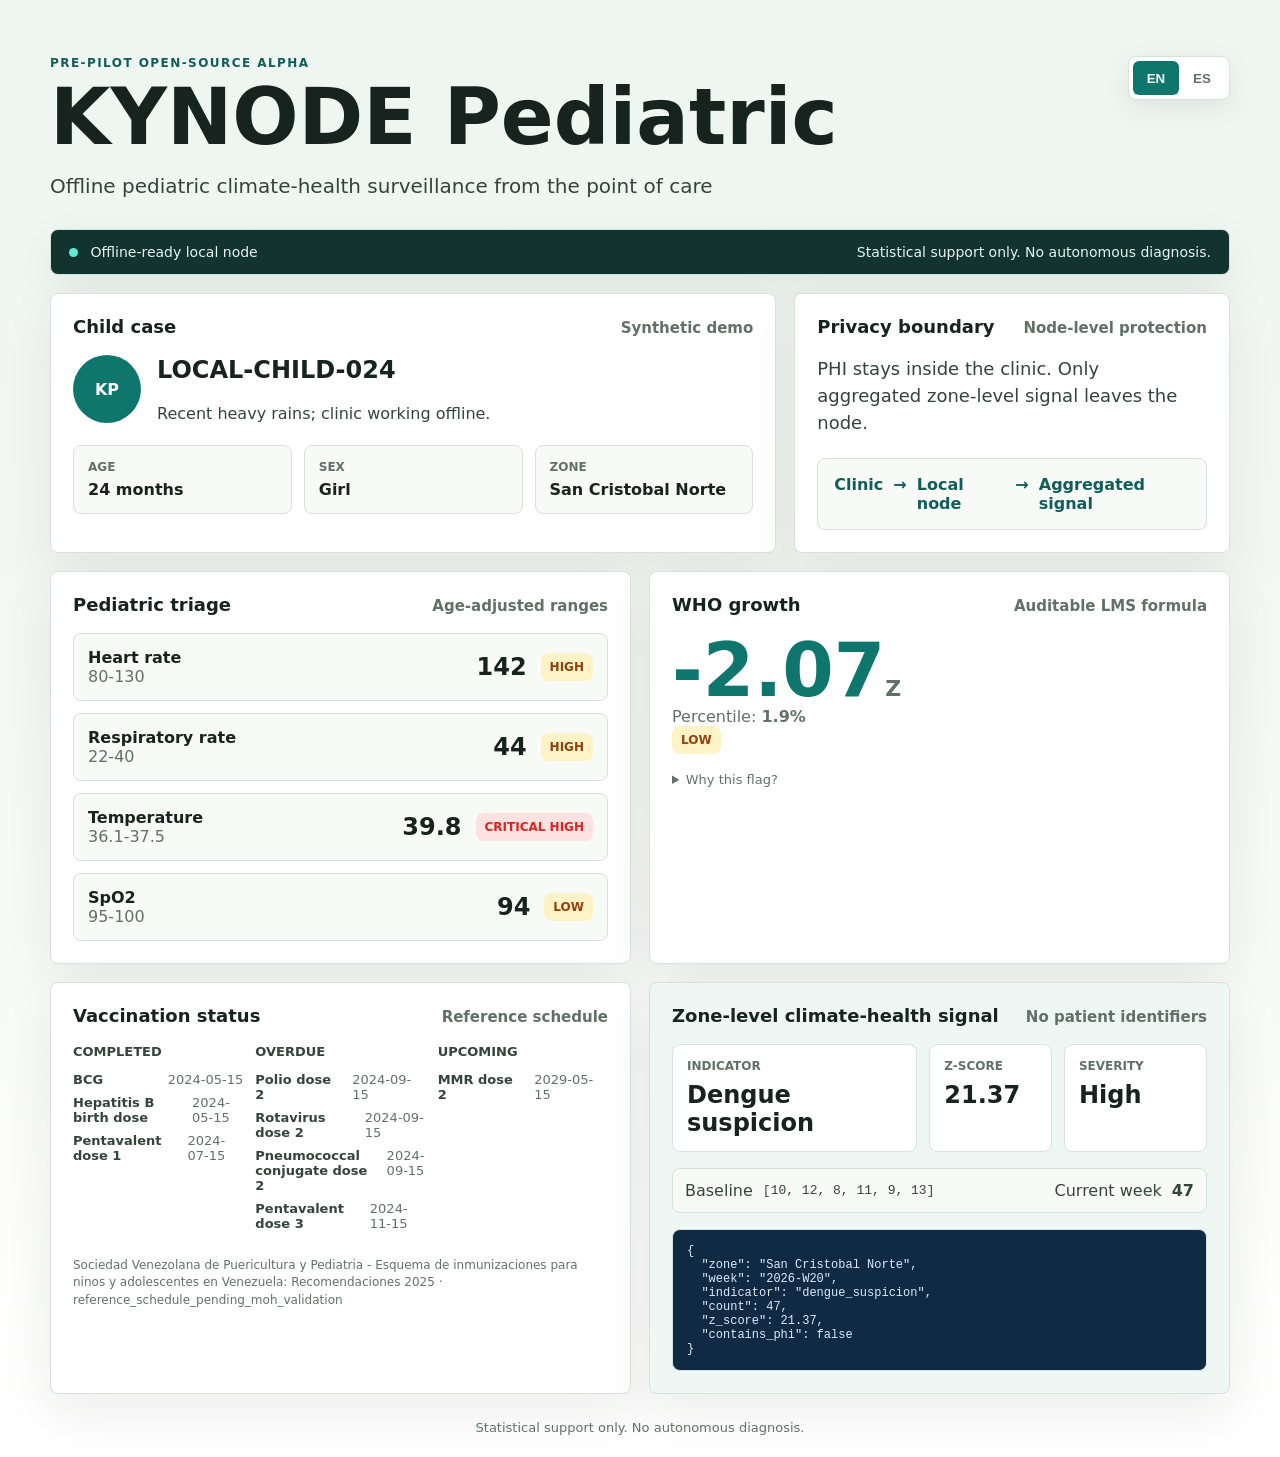
==== demo/index.html @ 7c05e7ec "feat(demo): add bilingual generated-data demo" ====
<!doctype html>
<!-- Copyright 2026 KYNODE. Licensed under the Apache License, Version 2.0. -->
<html lang="en">
  <head>
    <meta charset="utf-8" />
    <meta name="viewport" content="width=device-width, initial-scale=1" />
    <title>KYNODE Pediatric Demo</title>
    <link rel="stylesheet" href="static/kynode-pediatric.css" />
  </head>
  <body>
    <main class="shell">
      <header class="hero">
        <div>
          <p class="eyebrow" data-i18n="eyebrow">Pre-pilot open-source alpha</p>
          <h1>KYNODE Pediatric</h1>
          <p class="subtitle" data-i18n="subtitle">Offline pediatric climate-health surveillance from the point of care</p>
        </div>
        <div class="hero-actions" aria-label="Language">
          <button class="lang active" data-lang="en">EN</button>
          <button class="lang" data-lang="es">ES</button>
        </div>
      </header>

      <section class="signal-strip">
        <div>
          <span class="status-dot"></span>
          <span data-i18n="offline">Offline-ready local node</span>
        </div>
        <div data-i18n="notDiagnosis">Statistical support only. No autonomous diagnosis.</div>
      </section>

      <section class="grid top-grid">
        <article class="panel child-panel">
          <div class="panel-title">
            <span data-i18n="childCase">Child case</span>
            <small>Synthetic demo</small>
          </div>
          <div class="child-summary">
            <div class="avatar">KP</div>
            <div>
              <h2 id="child-id">LOCAL-CHILD-024</h2>
              <p id="child-context"></p>
            </div>
          </div>
          <dl class="facts">
            <div><dt data-i18n="age">Age</dt><dd id="child-age"></dd></div>
            <div><dt data-i18n="sex">Sex</dt><dd id="child-sex"></dd></div>
            <div><dt data-i18n="zone">Zone</dt><dd id="child-zone"></dd></div>
          </dl>
        </article>

        <article class="panel">
          <div class="panel-title">
            <span data-i18n="privacyBoundary">Privacy boundary</span>
            <small data-i18n="privacySmall">Node-level protection</small>
          </div>
          <p class="privacy-copy" id="privacy-copy"></p>
          <div class="flow">
            <span data-i18n="clinic">Clinic</span>
            <span>→</span>
            <span data-i18n="node">Local node</span>
            <span>→</span>
            <span data-i18n="signal">Aggregated signal</span>
          </div>
        </article>
      </section>

      <section class="grid">
        <article class="panel">
          <div class="panel-title"><span data-i18n="triage">Pediatric triage</span><small data-i18n="ageAdjusted">Age-adjusted ranges</small></div>
          <div id="triage-list" class="metric-list"></div>
        </article>

        <article class="panel">
          <div class="panel-title"><span data-i18n="growth">WHO growth</span><small data-i18n="auditable">Auditable LMS formula</small></div>
          <div class="big-number"><span id="growth-z"></span><small>Z</small></div>
          <div class="submetric"><span data-i18n="percentile">Percentile</span>: <strong id="growth-percentile"></strong></div>
          <div class="chip" id="growth-interpretation"></div>
          <details>
            <summary data-i18n="whyFlag">Why this flag?</summary>
            <p id="growth-formula"></p>
          </details>
        </article>

        <article class="panel">
          <div class="panel-title"><span data-i18n="vaccines">Vaccination status</span><small data-i18n="referenceSchedule">Reference schedule</small></div>
          <div class="vaccine-columns">
            <div><h3 data-i18n="completed">Completed</h3><ul id="vaccines-completed"></ul></div>
            <div><h3 data-i18n="overdue">Overdue</h3><ul id="vaccines-overdue"></ul></div>
            <div><h3 data-i18n="upcoming">Upcoming</h3><ul id="vaccines-upcoming"></ul></div>
          </div>
          <p class="source" id="vaccine-source"></p>
        </article>

        <article class="panel signal-panel">
          <div class="panel-title"><span data-i18n="zoneSignal">Zone-level climate-health signal</span><small data-i18n="noIdentifiers">No patient identifiers</small></div>
          <div class="signal-score">
            <div><span data-i18n="indicator">Indicator</span><strong data-i18n="dengue">Dengue suspicion</strong></div>
            <div><span>Z-score</span><strong id="signal-z"></strong></div>
            <div><span data-i18n="severity">Severity</span><strong id="signal-severity"></strong></div>
          </div>
          <div class="baseline">
            <span data-i18n="baseline">Baseline</span>
            <code id="signal-history"></code>
            <span data-i18n="currentWeek">Current week</span>
            <strong id="signal-current"></strong>
          </div>
          <pre id="export-record"></pre>
        </article>
      </section>

      <footer>
        <span data-i18n="footer">Statistical support only. No autonomous diagnosis.</span>
      </footer>
    </main>

    <script src="static/i18n.js"></script>
    <script src="static/demo.js"></script>
  </body>
</html>
---- demo/static/kynode-pediatric.css ----
/*
 * Copyright 2026 KYNODE
 * Licensed under the Apache License, Version 2.0.
 */

:root {
  color-scheme: light;
  --bg: #f4f7f2;
  --panel: #ffffff;
  --panel-strong: #eef7f4;
  --line: #d8e1dc;
  --text: #17231f;
  --muted: #61716a;
  --soft: #33443d;
  --teal: #0f766e;
  --teal-dark: #115e59;
  --blue: #2563eb;
  --amber: #f59e0b;
  --red: #dc2626;
  --green: #15803d;
}

* {
  box-sizing: border-box;
}

body {
  margin: 0;
  min-height: 100vh;
  background:
    linear-gradient(180deg, #eef6f2 0%, var(--bg) 46%, #ffffff 100%);
  color: var(--text);
  font-family: Inter, ui-sans-serif, system-ui, -apple-system, BlinkMacSystemFont, "Segoe UI", sans-serif;
}

.shell {
  width: min(1180px, calc(100% - 40px));
  margin: 0 auto;
  padding: 32px 0 22px;
}

.hero {
  display: flex;
  align-items: flex-start;
  justify-content: space-between;
  gap: 24px;
  padding: 24px 0 20px;
}

.eyebrow {
  margin: 0 0 10px;
  color: var(--teal-dark);
  font-size: 12px;
  font-weight: 800;
  letter-spacing: 0.12em;
  text-transform: uppercase;
}

h1 {
  margin: 0;
  font-size: clamp(40px, 7vw, 78px);
  line-height: 0.95;
  letter-spacing: 0;
}

.subtitle {
  max-width: 720px;
  margin: 18px 0 0;
  color: var(--soft);
  font-size: 20px;
  line-height: 1.45;
}

.hero-actions {
  display: inline-flex;
  padding: 4px;
  background: #ffffff;
  border: 1px solid var(--line);
  border-radius: 8px;
  box-shadow: 0 8px 24px rgba(23, 35, 31, 0.08);
}

.lang {
  min-width: 46px;
  height: 34px;
  color: var(--muted);
  background: transparent;
  border: 0;
  border-radius: 6px;
  font-weight: 800;
  cursor: pointer;
}

.lang.active {
  color: #ffffff;
  background: var(--teal);
}

.signal-strip,
.panel {
  border: 1px solid var(--line);
  box-shadow: 0 18px 50px rgba(23, 35, 31, 0.08);
}

.signal-strip {
  display: flex;
  justify-content: space-between;
  gap: 16px;
  margin: 8px 0 18px;
  padding: 14px 18px;
  background: #12332f;
  border-radius: 8px;
  color: #e7f5ef;
  font-size: 14px;
}

.status-dot {
  display: inline-block;
  width: 9px;
  height: 9px;
  margin-right: 8px;
  border-radius: 50%;
  background: #5eead4;
}

.grid {
  display: grid;
  grid-template-columns: repeat(2, minmax(0, 1fr));
  gap: 18px;
  margin-bottom: 18px;
}

.top-grid {
  grid-template-columns: 1.25fr 0.75fr;
}

.panel {
  min-height: 250px;
  padding: 22px;
  background: var(--panel);
  border-radius: 8px;
}

.panel-title {
  display: flex;
  justify-content: space-between;
  align-items: baseline;
  gap: 14px;
  margin-bottom: 18px;
  color: var(--text);
  font-weight: 800;
  font-size: 18px;
}

.panel-title small,
.source,
.submetric,
details,
.facts dt,
.metric-row span {
  color: var(--muted);
}

.child-summary {
  display: flex;
  gap: 16px;
  align-items: center;
}

.avatar {
  display: grid;
  place-items: center;
  width: 68px;
  height: 68px;
  border-radius: 50%;
  background: var(--teal);
  color: #ffffff;
  font-weight: 900;
}

h2,
h3,
p {
  margin-top: 0;
}

.child-summary p {
  color: var(--soft);
  margin-bottom: 0;
}

.facts {
  display: grid;
  grid-template-columns: repeat(3, 1fr);
  gap: 12px;
  margin: 22px 0 0;
}

.facts div,
.flow,
.baseline,
.metric-row {
  background: #f8faf8;
  border: 1px solid var(--line);
  border-radius: 8px;
}

.facts div {
  padding: 14px;
}

.facts dt {
  font-size: 12px;
  font-weight: 800;
  text-transform: uppercase;
}

.facts dd {
  margin: 6px 0 0;
  font-weight: 800;
}

.privacy-copy {
  color: var(--soft);
  font-size: 18px;
  line-height: 1.5;
}

.flow {
  display: flex;
  justify-content: space-between;
  gap: 10px;
  margin-top: 22px;
  padding: 16px;
  color: var(--teal-dark);
  font-weight: 800;
}

.metric-list {
  display: grid;
  gap: 12px;
}

.metric-row {
  display: grid;
  grid-template-columns: 1fr auto auto;
  align-items: center;
  gap: 14px;
  padding: 14px;
}

.metric-row strong {
  display: block;
}

.metric-value {
  font-size: 24px;
  font-weight: 900;
}

.chip {
  display: inline-flex;
  align-items: center;
  width: fit-content;
  min-height: 28px;
  padding: 5px 9px;
  border-radius: 8px;
  font-size: 12px;
  font-weight: 900;
  text-transform: uppercase;
}

.chip.ok {
  background: #dcfce7;
  color: var(--green);
}

.chip.warning {
  background: #fef3c7;
  color: #92400e;
}

.chip.danger {
  background: #fee2e2;
  color: var(--red);
}

.big-number {
  font-size: 74px;
  line-height: 1;
  font-weight: 900;
  color: var(--teal);
}

.big-number small {
  font-size: 22px;
  color: var(--muted);
}

details {
  margin-top: 16px;
  font-size: 13px;
  line-height: 1.5;
}

.vaccine-columns {
  display: grid;
  grid-template-columns: repeat(3, 1fr);
  gap: 12px;
}

.vaccine-columns h3 {
  color: var(--soft);
  font-size: 13px;
  text-transform: uppercase;
}

ul {
  margin: 0;
  padding: 0;
  list-style: none;
}

li {
  display: flex;
  justify-content: space-between;
  gap: 10px;
  margin-bottom: 8px;
  color: var(--soft);
  font-size: 13px;
}

li span {
  color: var(--muted);
}

.source {
  margin: 18px 0 0;
  font-size: 12px;
  line-height: 1.45;
}

.signal-panel {
  background: var(--panel-strong);
}

.signal-score {
  display: grid;
  grid-template-columns: 1.2fr 0.6fr 0.7fr;
  gap: 12px;
}

.signal-score div {
  padding: 14px;
  border: 1px solid var(--line);
  border-radius: 8px;
  background: #ffffff;
}

.signal-score span {
  display: block;
  color: var(--muted);
  font-size: 12px;
  font-weight: 800;
  text-transform: uppercase;
}

.signal-score strong {
  display: block;
  margin-top: 8px;
  font-size: 24px;
}

.baseline {
  display: grid;
  grid-template-columns: auto 1fr auto auto;
  align-items: center;
  gap: 10px;
  margin: 16px 0;
  padding: 12px;
  color: var(--soft);
}

pre {
  overflow: auto;
  margin: 0;
  padding: 14px;
  color: #dbeafe;
  background: #102a43;
  border: 1px solid var(--line);
  border-radius: 8px;
  font-size: 12px;
}

footer {
  color: var(--muted);
  text-align: center;
  font-size: 13px;
  padding: 8px 0 0;
}

.load-error {
  position: fixed;
  left: 50%;
  bottom: 24px;
  transform: translateX(-50%);
  padding: 12px 16px;
  border-radius: 8px;
  background: var(--red);
}

@media (max-width: 860px) {
  .hero,
  .signal-strip {
    flex-direction: column;
  }

  .grid,
  .top-grid,
  .vaccine-columns,
  .signal-score,
  .facts {
    grid-template-columns: 1fr;
  }

  .metric-row,
  .baseline {
    grid-template-columns: 1fr;
  }
}
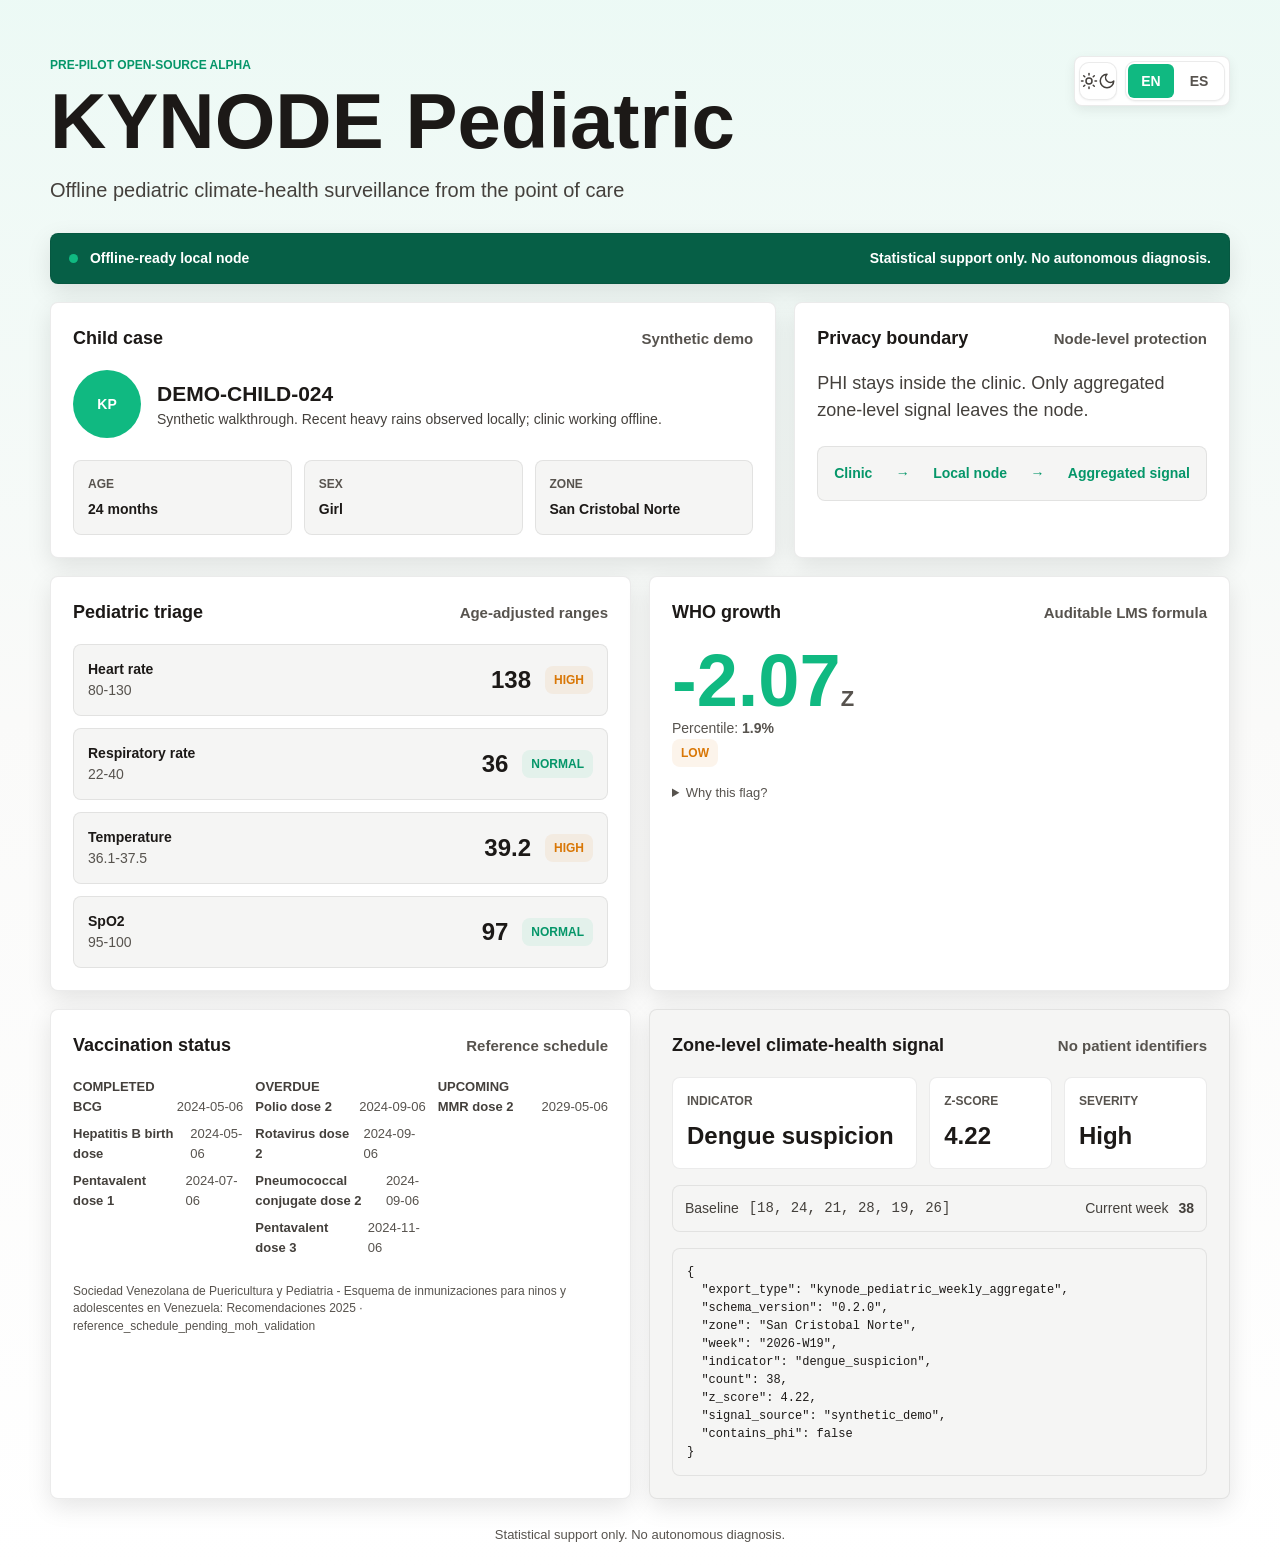
==== commit d3b9537a: "chore(demo): sync static demo to v0.2 design system and values The static GitHub Pages demo was stil" ====
--- a/demo/index.html
+++ b/demo/index.html
@@ -1,11 +1,24 @@
 <!doctype html>
 <!-- Copyright 2026 KYNODE. Licensed under the Apache License, Version 2.0. -->
-<html lang="en">
+<html lang="en" data-theme="light">
   <head>
     <meta charset="utf-8" />
-    <meta name="viewport" content="width=device-width, initial-scale=1" />
-    <title>KYNODE Pediatric Demo</title>
-    <link rel="stylesheet" href="static/kynode-pediatric.css" />
+    <meta name="viewport" content="width=device-width, initial-scale=1, viewport-fit=cover" />
+    <meta name="theme-color" content="#10b981" media="(prefers-color-scheme: light)" />
+    <meta name="theme-color" content="#0a0a0a" media="(prefers-color-scheme: dark)" />
+    <meta name="description" content="KYNODE Pediatric — offline pediatric climate-health surveillance from the point of care." />
+    <meta name="apple-mobile-web-app-capable" content="yes" />
+    <meta name="apple-mobile-web-app-status-bar-style" content="black-translucent" />
+    <meta name="apple-mobile-web-app-title" content="KYNODE Pediatric" />
+    <title>KYNODE Pediatric · Demo</title>
+    <link rel="icon" href="favicon.svg" type="image/svg+xml" />
+    <link rel="apple-touch-icon" href="favicon.svg" />
+    <!-- Preload the variable font so it doesn't sit behind the CSS chain
+         and delay LCP. Same trick as the local-node app. -->
+    <link rel="preload" as="font" type="font/woff2" crossorigin="anonymous" href="static/fonts/InterVariable.woff2?v=0.2.0" />
+    <script src="static/theme-bootstrap.js?v=0.2.0"></script>
+    <link rel="stylesheet" href="static/tokens.css?v=0.2.0" />
+    <link rel="stylesheet" href="static/kynode-pediatric.css?v=0.2.0" />
   </head>
   <body>
     <main class="shell">
@@ -15,9 +28,15 @@
           <h1>KYNODE Pediatric</h1>
           <p class="subtitle" data-i18n="subtitle">Offline pediatric climate-health surveillance from the point of care</p>
         </div>
-        <div class="hero-actions" aria-label="Language">
-          <button class="lang active" data-lang="en">EN</button>
-          <button class="lang" data-lang="es">ES</button>
+        <div class="hero-actions">
+          <button id="theme-toggle" class="theme-toggle" type="button" aria-label="Toggle theme" title="Toggle theme">
+            <span class="icon-sun" data-icon="sun" data-size="18"></span>
+            <span class="icon-moon" data-icon="moon" data-size="18"></span>
+          </button>
+          <div class="lang-group" role="group" aria-label="Language">
+            <button class="lang active" type="button" data-lang="en" aria-pressed="true">EN</button>
+            <button class="lang" type="button" data-lang="es" aria-pressed="false">ES</button>
+          </div>
         </div>
       </header>
 
@@ -33,7 +52,7 @@
         <article class="panel child-panel">
           <div class="panel-title">
             <span data-i18n="childCase">Child case</span>
-            <small>Synthetic demo</small>
+            <small data-i18n="syntheticDemo">Synthetic demo</small>
           </div>
           <div class="child-summary">
             <div class="avatar">KP</div>
@@ -57,9 +76,9 @@
           <p class="privacy-copy" id="privacy-copy"></p>
           <div class="flow">
             <span data-i18n="clinic">Clinic</span>
-            <span>→</span>
+            <span>&rarr;</span>
             <span data-i18n="node">Local node</span>
-            <span>→</span>
+            <span>&rarr;</span>
             <span data-i18n="signal">Aggregated signal</span>
           </div>
         </article>
@@ -114,7 +133,11 @@
       </footer>
     </main>
 
-    <script src="static/i18n.js"></script>
-    <script src="static/demo.js"></script>
+    <!-- defer so script parsing/execution doesn't block render. demo.js
+         already wires up after the icons + i18n modules expose their
+         globals; the relative load order is preserved by `defer`. -->
+    <script src="static/icons.js?v=0.2.0" defer></script>
+    <script src="static/i18n.js?v=0.2.0" defer></script>
+    <script src="static/demo.js?v=0.2.0" defer></script>
   </body>
 </html>
--- a/demo/static/tokens.css
+++ b/demo/static/tokens.css
@@ -0,0 +1,356 @@
+/*
+ * Copyright 2026 KYNODE
+ * Licensed under the Apache License, Version 2.0.
+ *
+ * KYNODE Pediatric Local Node — Design Tokens
+ * Mirrors the main KYNODE platform design system.
+ * Multi-theme: Light (default), Dark Professional.
+ */
+
+/* ── Inter Variable, self-hosted for offline-first ──
+   `font-display: optional` keeps Largest Contentful Paint fast even on
+   first cold load: the browser uses the fallback if Inter doesn't arrive
+   in ~100 ms, and quietly swaps it in for subsequent navigations. The
+   font is small (~110 KB Latin subset, served gzipped at ~85 KB) and
+   preloaded, so on real connections the swap completes inside the
+   100 ms budget and Inter actually shows. The trade-off vs `swap`: a
+   very-slow first visit will see system fonts instead of Inter; every
+   visit after that will see Inter from the disk cache. We accept that
+   trade-off because (a) once cached the experience is identical, and
+   (b) the alternative `swap` causes a layout-affecting font swap that
+   triggers a second LCP event ~1 second in. */
+@font-face {
+  font-family: "Inter";
+  font-style: normal;
+  font-weight: 100 900;
+  font-display: optional;
+  src: url("/static/fonts/InterVariable.woff2") format("woff2");
+  unicode-range: U+0000-00FF, U+0131, U+0152-0153, U+02BB-02BC, U+02C6, U+02DA,
+    U+02DC, U+0300-0301, U+0303-0304, U+0309, U+0323, U+0329, U+2000-206F,
+    U+20AC, U+2122, U+2191, U+2193, U+2212, U+2215, U+FEFF, U+FFFD;
+}
+
+/* ═══════════════════════════════════════════════════════════
+   THEME: Light (default)
+   Stone neutrals, KYNODE emerald primary, WCAG AAA on white.
+   ═══════════════════════════════════════════════════════════ */
+:root,
+[data-theme="light"] {
+  color-scheme: light;
+
+  /* iOS / Android safe-area insets (notch, Dynamic Island, home indicator).
+     Native shells may inject explicit pixel values via these custom props;
+     the fallback is the CSS env() which the browser resolves to 0px on
+     non-notched devices. */
+  --safe-area-top: var(--native-safe-area-top, env(safe-area-inset-top, 0px));
+  --safe-area-right: var(--native-safe-area-right, env(safe-area-inset-right, 0px));
+  --safe-area-bottom: var(--native-safe-area-bottom, env(safe-area-inset-bottom, 0px));
+  --safe-area-left: var(--native-safe-area-left, env(safe-area-inset-left, 0px));
+
+  /* Backgrounds */
+  --bg-primary: #fafaf9;
+  --bg-secondary: #f5f5f4;
+  --bg-card: #ffffff;
+  --bg-card-hover: #f5f5f4;
+  --bg-glass: rgba(255, 255, 255, 0.88);
+  --bg-input: #ffffff;
+  --bg-muted: #fafaf9;
+
+  /* Surfaces with internal contrast (modals, overlays, glass cards) */
+  --card-glass-border: rgba(0, 0, 0, 0.06);
+  --spinner-overlay-bg: rgba(250, 250, 249, 0.88);
+  --scrim-bg: rgba(15, 23, 33, 0.45);
+
+  /* Filter applied to native date inputs in dark mode (no-op in light) */
+  --date-picker-filter: none;
+
+  /* Gradient applied to large stat numbers / hero figures */
+  --stat-number-gradient: var(--primary-gradient);
+
+  /* Text */
+  --text-primary: #1c1917;
+  --text-secondary: #44403c;
+  --text-muted: #57534e;
+  --text-on-accent: #ffffff;
+  --text-inverted: #fafaf9;
+
+  /* KYNODE primary (emerald) */
+  --primary: #10b981;
+  --primary-dark: #059669;
+  /* Darker emerald for surfaces that carry white text and need to clear
+     WCAG AA contrast at normal weight (4.5:1). emerald-800 vs #fff = 6.05:1. */
+  --primary-darker: #065f46;
+  --primary-bg: rgba(16, 185, 129, 0.08);
+  --primary-border: rgba(16, 185, 129, 0.2);
+  --primary-gradient: linear-gradient(135deg, #10b981, #14b8a6);
+  --primary-shadow: rgba(16, 185, 129, 0.25);
+
+  /* Accent unified with primary */
+  --accent: var(--primary);
+  --accent-glow: var(--primary-bg);
+  --accent-dark: var(--primary-dark);
+  --accent-light: #34d399;
+
+  /* Semantic */
+  --red: #dc2626;
+  --red-bg: rgba(220, 38, 38, 0.08);
+  --red-border: rgba(220, 38, 38, 0.2);
+
+  --yellow: #d97706;
+  --yellow-bg: rgba(217, 119, 6, 0.08);
+  --yellow-border: rgba(217, 119, 6, 0.2);
+
+  --green: var(--primary-dark);
+  --green-bg: var(--primary-bg);
+  --green-border: var(--primary-border);
+
+  --teal: #0d9488;
+  --teal-bg: rgba(13, 148, 136, 0.08);
+
+  --blue: #0d9488;
+  --blue-bg: rgba(13, 148, 136, 0.08);
+
+  /* Borders */
+  --border: rgba(0, 0, 0, 0.08);
+  --border-light: rgba(0, 0, 0, 0.06);
+  --border-strong: rgba(0, 0, 0, 0.12);
+
+  /* Shadows — soft for light backgrounds */
+  --shadow-sm: 0 1px 2px rgba(0, 0, 0, 0.05);
+  --shadow-md: 0 4px 12px rgba(0, 0, 0, 0.07);
+  --shadow-lg: 0 8px 24px rgba(0, 0, 0, 0.10);
+  --shadow-glow: none;
+
+  /* Surface highlights */
+  --highlight-row: rgba(16, 185, 129, 0.04);
+  --selection-bg: rgba(16, 185, 129, 0.15);
+}
+
+/* ═══════════════════════════════════════════════════════════
+   THEME: Dark Professional (OLED-friendly)
+   ═══════════════════════════════════════════════════════════ */
+[data-theme="dark"] {
+  color-scheme: dark;
+
+  /* Safe-area insets re-declared so they cascade in the dark theme block.
+     Same env() resolution; native shells may override per-platform. */
+  --safe-area-top: var(--native-safe-area-top, env(safe-area-inset-top, 0px));
+  --safe-area-right: var(--native-safe-area-right, env(safe-area-inset-right, 0px));
+  --safe-area-bottom: var(--native-safe-area-bottom, env(safe-area-inset-bottom, 0px));
+  --safe-area-left: var(--native-safe-area-left, env(safe-area-inset-left, 0px));
+
+  --bg-primary: #000000;
+  --bg-secondary: #0a0a0a;
+  --bg-card: #0a0a0a;
+  --bg-card-hover: #171717;
+  --bg-glass: rgba(10, 10, 10, 0.92);
+  --bg-input: #0a0a0a;
+  --bg-muted: #0a0a0a;
+
+  /* Dark surfaces */
+  --card-glass-border: #27272a;
+  --spinner-overlay-bg: rgba(0, 0, 0, 0.90);
+  --scrim-bg: rgba(0, 0, 0, 0.65);
+
+  /* Mirror the trick from KYNODE main: rotate the native date-picker chrome
+     into the emerald palette so it stops looking like a system pop-out. */
+  --date-picker-filter: invert(0.85) sepia(100%) saturate(300%) hue-rotate(120deg) brightness(85%) contrast(110%);
+
+  --stat-number-gradient: var(--primary-gradient);
+
+  --text-primary: #fafafa;
+  --text-secondary: #d4d4d8;
+  --text-muted: #8b8b93;
+  --text-on-accent: #ffffff;
+  --text-inverted: #1c1917;
+
+  --primary: #10b981;
+  --primary-dark: #059669;
+  /* Darker emerald carries the same role as in light mode (high-contrast
+     surfaces with white text). emerald-800 stays visible against the OLED
+     near-black background while keeping the brand. */
+  --primary-darker: #047857;
+  --primary-bg: rgba(16, 185, 129, 0.10);
+  --primary-border: rgba(16, 185, 129, 0.25);
+  --primary-gradient: linear-gradient(135deg, #10b981, #14b8a6);
+  --primary-shadow: rgba(16, 185, 129, 0.20);
+
+  --accent: var(--primary);
+  --accent-glow: var(--primary-bg);
+  --accent-dark: var(--primary-dark);
+  --accent-light: #34d399;
+
+  --red: #ef4444;
+  --red-bg: rgba(239, 68, 68, 0.10);
+  --red-border: rgba(239, 68, 68, 0.25);
+
+  --yellow: #f59e0b;
+  --yellow-bg: rgba(245, 158, 11, 0.10);
+  --yellow-border: rgba(245, 158, 11, 0.25);
+
+  --green: var(--primary);
+  --green-bg: var(--primary-bg);
+  --green-border: var(--primary-border);
+
+  --teal: #14b8a6;
+  --teal-bg: rgba(20, 184, 166, 0.10);
+
+  --blue: #14b8a6;
+  --blue-bg: rgba(20, 184, 166, 0.10);
+
+  --border: #27272a;
+  --border-light: #3f3f46;
+  --border-strong: #52525b;
+
+  --shadow-sm: 0 1px 2px rgba(0, 0, 0, 0.5);
+  --shadow-md: 0 4px 12px rgba(0, 0, 0, 0.6);
+  --shadow-lg: 0 8px 24px rgba(0, 0, 0, 0.7);
+  --shadow-glow: none;
+
+  --highlight-row: rgba(16, 185, 129, 0.06);
+  --selection-bg: rgba(16, 185, 129, 0.25);
+}
+
+/* ═══════════════════════════════════════════════════════════
+   Shared tokens (theme-independent)
+   ═══════════════════════════════════════════════════════════ */
+:root {
+  /* Typography */
+  --font-sans: "Inter", -apple-system, BlinkMacSystemFont, "Segoe UI", "Helvetica Neue", Arial, sans-serif;
+  --font-mono: "SF Mono", Menlo, Consolas, "Liberation Mono", monospace;
+  /* Legacy alias: matches the main KYNODE platform's `--font` variable name
+     so component CSS can be lifted between projects with no rename. */
+  --font: var(--font-sans);
+
+  /* Type scale */
+  --text-xs: 11px;
+  --text-sm: 13px;
+  --text-base: 14px;
+  --text-md: 15px;
+  --text-lg: 17px;
+  --text-xl: 20px;
+  --text-2xl: 24px;
+  --text-3xl: 30px;
+  --text-4xl: 36px;
+
+  /* Line height */
+  --leading-tight: 1.25;
+  --leading-snug: 1.35;
+  --leading-normal: 1.5;
+  --leading-relaxed: 1.65;
+
+  /* Weights */
+  --weight-normal: 400;
+  --weight-medium: 500;
+  --weight-semibold: 600;
+  --weight-bold: 700;
+  --weight-extrabold: 800;
+
+  /* Spacing scale (8px base) */
+  --space-1: 4px;
+  --space-2: 8px;
+  --space-3: 12px;
+  --space-4: 16px;
+  --space-5: 20px;
+  --space-6: 24px;
+  --space-8: 32px;
+  --space-10: 40px;
+  --space-12: 48px;
+  --space-16: 64px;
+
+  /* Radius */
+  --radius-sm: 6px;
+  --radius-md: 10px;
+  --radius-lg: 14px;
+  --radius-xl: 20px;
+  --radius-2xl: 28px;
+  --radius-full: 9999px;
+
+  /* Transitions */
+  --transition-fast: 150ms ease;
+  --transition-normal: 250ms ease;
+  --transition-slow: 400ms cubic-bezier(0.4, 0, 0.2, 1);
+
+  /* Z-index scale */
+  --z-base: 1;
+  --z-dropdown: 50;
+  --z-sticky: 100;
+  --z-modal: 1000;
+  --z-toast: 2000;
+
+  /* Layout */
+  --sidebar-width: 264px;
+  --topbar-height: 64px;
+  --content-max-width: 1440px;
+}
+
+/* ── Reset & base ── */
+*,
+*::before,
+*::after {
+  box-sizing: border-box;
+  margin: 0;
+  padding: 0;
+}
+
+html {
+  font-size: 16px;
+  -webkit-font-smoothing: antialiased;
+  -moz-osx-font-smoothing: grayscale;
+  text-rendering: optimizeLegibility;
+}
+
+body {
+  font-family: var(--font-sans);
+  font-size: var(--text-base);
+  line-height: var(--leading-normal);
+  color: var(--text-primary);
+  background: var(--bg-primary);
+  min-height: 100vh;
+  margin: 0;
+}
+
+button,
+input,
+select,
+textarea {
+  font: inherit;
+  color: inherit;
+}
+
+::selection {
+  background: var(--selection-bg);
+  color: var(--text-primary);
+}
+
+/* ── Visually hidden utility ── */
+.sr-only {
+  position: absolute;
+  width: 1px;
+  height: 1px;
+  padding: 0;
+  margin: -1px;
+  overflow: hidden;
+  clip: rect(0, 0, 0, 0);
+  white-space: nowrap;
+  border: 0;
+}
+
+/* ── Focus ring ── */
+:focus-visible {
+  outline: 2px solid var(--primary);
+  outline-offset: 2px;
+  border-radius: var(--radius-sm);
+}
+
+/* ── Reduced motion ── */
+@media (prefers-reduced-motion: reduce) {
+  *,
+  *::before,
+  *::after {
+    animation-duration: 0.01ms !important;
+    animation-iteration-count: 1 !important;
+    transition-duration: 0.01ms !important;
+    scroll-behavior: auto !important;
+  }
+}
--- a/demo/static/kynode-pediatric.css
+++ b/demo/static/kynode-pediatric.css
@@ -3,23 +3,6 @@
  * Licensed under the Apache License, Version 2.0.
  */
 
-:root {
-  color-scheme: light;
-  --bg: #f4f7f2;
-  --panel: #ffffff;
-  --panel-strong: #eef7f4;
-  --line: #d8e1dc;
-  --text: #17231f;
-  --muted: #61716a;
-  --soft: #33443d;
-  --teal: #0f766e;
-  --teal-dark: #115e59;
-  --blue: #2563eb;
-  --amber: #f59e0b;
-  --red: #dc2626;
-  --green: #15803d;
-}
-
 * {
   box-sizing: border-box;
 }
@@ -28,9 +11,9 @@
   margin: 0;
   min-height: 100vh;
   background:
-    linear-gradient(180deg, #eef6f2 0%, var(--bg) 46%, #ffffff 100%);
-  color: var(--text);
-  font-family: Inter, ui-sans-serif, system-ui, -apple-system, BlinkMacSystemFont, "Segoe UI", sans-serif;
+    linear-gradient(180deg, var(--primary-bg) 0%, var(--bg-primary) 46%, var(--bg-card) 100%);
+  color: var(--text-primary);
+  font-family: var(--font-sans);
 }
 
 .shell {
@@ -49,10 +32,10 @@
 
 .eyebrow {
   margin: 0 0 10px;
-  color: var(--teal-dark);
-  font-size: 12px;
-  font-weight: 800;
-  letter-spacing: 0.12em;
+  color: var(--primary-dark);
+  font-size: 12px;
+  font-weight: 800;
+  letter-spacing: 0;
   text-transform: uppercase;
 }
 
@@ -66,7 +49,7 @@
 .subtitle {
   max-width: 720px;
   margin: 18px 0 0;
-  color: var(--soft);
+  color: var(--text-secondary);
   font-size: 20px;
   line-height: 1.45;
 }
@@ -74,16 +57,16 @@
 .hero-actions {
   display: inline-flex;
   padding: 4px;
-  background: #ffffff;
-  border: 1px solid var(--line);
-  border-radius: 8px;
-  box-shadow: 0 8px 24px rgba(23, 35, 31, 0.08);
+  background: var(--bg-card);
+  border: 1px solid var(--border);
+  border-radius: 8px;
+  box-shadow: var(--shadow-md);
 }
 
 .lang {
   min-width: 46px;
   height: 34px;
-  color: var(--muted);
+  color: var(--text-muted);
   background: transparent;
   border: 0;
   border-radius: 6px;
@@ -92,14 +75,14 @@
 }
 
 .lang.active {
-  color: #ffffff;
-  background: var(--teal);
+  color: var(--bg-card);
+  background: var(--primary);
 }
 
 .signal-strip,
 .panel {
-  border: 1px solid var(--line);
-  box-shadow: 0 18px 50px rgba(23, 35, 31, 0.08);
+  border: 1px solid var(--border);
+  box-shadow: var(--shadow-lg);
 }
 
 .signal-strip {
@@ -108,10 +91,15 @@
   gap: 16px;
   margin: 8px 0 18px;
   padding: 14px 18px;
-  background: #12332f;
-  border-radius: 8px;
-  color: #e7f5ef;
+  /* Use the darker emerald token (emerald-800) so white text clears WCAG
+     AA at normal weight (6:1 contrast vs 3.76:1 with --primary-dark).
+     Bold-only fixes were unreliable — Lighthouse measures computed weight
+     and doesn't always reflect inherited font-weight in time. */
+  background: var(--primary-darker);
+  border-radius: 8px;
+  color: var(--text-on-accent);
   font-size: 14px;
+  font-weight: 600;
 }
 
 .status-dot {
@@ -120,7 +108,7 @@
   height: 9px;
   margin-right: 8px;
   border-radius: 50%;
-  background: #5eead4;
+  background: var(--primary);
 }
 
 .grid {
@@ -137,7 +125,7 @@
 .panel {
   min-height: 250px;
   padding: 22px;
-  background: var(--panel);
+  background: var(--bg-card);
   border-radius: 8px;
 }
 
@@ -147,7 +135,7 @@
   align-items: baseline;
   gap: 14px;
   margin-bottom: 18px;
-  color: var(--text);
+  color: var(--text-primary);
   font-weight: 800;
   font-size: 18px;
 }
@@ -158,7 +146,7 @@
 details,
 .facts dt,
 .metric-row span {
-  color: var(--muted);
+  color: var(--text-muted);
 }
 
 .child-summary {
@@ -173,8 +161,8 @@
   width: 68px;
   height: 68px;
   border-radius: 50%;
-  background: var(--teal);
-  color: #ffffff;
+  background: var(--primary);
+  color: var(--bg-card);
   font-weight: 900;
 }
 
@@ -185,7 +173,7 @@
 }
 
 .child-summary p {
-  color: var(--soft);
+  color: var(--text-secondary);
   margin-bottom: 0;
 }
 
@@ -200,8 +188,8 @@
 .flow,
 .baseline,
 .metric-row {
-  background: #f8faf8;
-  border: 1px solid var(--line);
+  background: var(--bg-secondary);
+  border: 1px solid var(--border);
   border-radius: 8px;
 }
 
@@ -221,7 +209,7 @@
 }
 
 .privacy-copy {
-  color: var(--soft);
+  color: var(--text-secondary);
   font-size: 18px;
   line-height: 1.5;
 }
@@ -232,7 +220,7 @@
   gap: 10px;
   margin-top: 22px;
   padding: 16px;
-  color: var(--teal-dark);
+  color: var(--primary-dark);
   font-weight: 800;
 }
 
@@ -271,17 +259,17 @@
 }
 
 .chip.ok {
-  background: #dcfce7;
+  background: var(--green-bg);
   color: var(--green);
 }
 
 .chip.warning {
-  background: #fef3c7;
-  color: #92400e;
+  background: var(--yellow-bg);
+  color: var(--yellow);
 }
 
 .chip.danger {
-  background: #fee2e2;
+  background: var(--red-bg);
   color: var(--red);
 }
 
@@ -289,12 +277,12 @@
   font-size: 74px;
   line-height: 1;
   font-weight: 900;
-  color: var(--teal);
+  color: var(--primary);
 }
 
 .big-number small {
   font-size: 22px;
-  color: var(--muted);
+  color: var(--text-muted);
 }
 
 details {
@@ -310,7 +298,7 @@
 }
 
 .vaccine-columns h3 {
-  color: var(--soft);
+  color: var(--text-secondary);
   font-size: 13px;
   text-transform: uppercase;
 }
@@ -326,12 +314,12 @@
   justify-content: space-between;
   gap: 10px;
   margin-bottom: 8px;
-  color: var(--soft);
+  color: var(--text-secondary);
   font-size: 13px;
 }
 
 li span {
-  color: var(--muted);
+  color: var(--text-muted);
 }
 
 .source {
@@ -341,7 +329,7 @@
 }
 
 .signal-panel {
-  background: var(--panel-strong);
+  background: var(--bg-secondary);
 }
 
 .signal-score {
@@ -352,14 +340,14 @@
 
 .signal-score div {
   padding: 14px;
-  border: 1px solid var(--line);
-  border-radius: 8px;
-  background: #ffffff;
+  border: 1px solid var(--border);
+  border-radius: 8px;
+  background: var(--bg-card);
 }
 
 .signal-score span {
   display: block;
-  color: var(--muted);
+  color: var(--text-muted);
   font-size: 12px;
   font-weight: 800;
   text-transform: uppercase;
@@ -378,22 +366,22 @@
   gap: 10px;
   margin: 16px 0;
   padding: 12px;
-  color: var(--soft);
+  color: var(--text-secondary);
 }
 
 pre {
   overflow: auto;
   margin: 0;
   padding: 14px;
-  color: #dbeafe;
-  background: #102a43;
-  border: 1px solid var(--line);
+  color: var(--text-primary);
+  background: var(--bg-secondary);
+  border: 1px solid var(--border);
   border-radius: 8px;
   font-size: 12px;
 }
 
 footer {
-  color: var(--muted);
+  color: var(--text-muted);
   text-align: center;
   font-size: 13px;
   padding: 8px 0 0;
@@ -428,3 +416,50 @@
     grid-template-columns: 1fr;
   }
 }
+
+/* ── Theme toggle + language group (parity with local-node) ── */
+.theme-toggle {
+  min-height: 38px;
+  width: 38px;
+  padding: 0;
+  display: inline-flex;
+  align-items: center;
+  justify-content: center;
+  color: var(--text-secondary);
+  background: var(--bg-card);
+  border: 1px solid var(--border);
+  border-radius: var(--radius-md);
+  box-shadow: var(--shadow-sm);
+  cursor: pointer;
+  transition: var(--transition-fast);
+}
+
+.theme-toggle:hover {
+  color: var(--primary);
+  background: var(--bg-card-hover);
+  border-color: var(--primary-border);
+  transform: translateY(-1px);
+}
+
+[data-theme="light"] .theme-toggle .icon-moon { display: inline-block; }
+[data-theme="light"] .theme-toggle .icon-sun { display: none; }
+[data-theme="dark"] .theme-toggle .icon-moon { display: none; }
+[data-theme="dark"] .theme-toggle .icon-sun { display: inline-block; }
+
+.lang-group {
+  display: inline-flex;
+  gap: 2px;
+  padding: 2px;
+  background: var(--bg-card);
+  border: 1px solid var(--border);
+  border-radius: var(--radius-md);
+  box-shadow: var(--shadow-sm);
+}
+
+.hero-actions {
+  display: inline-flex;
+  align-items: center;
+  gap: var(--space-2);
+}
+
+.icon { display: inline-block; flex-shrink: 0; vertical-align: -0.15em; }
